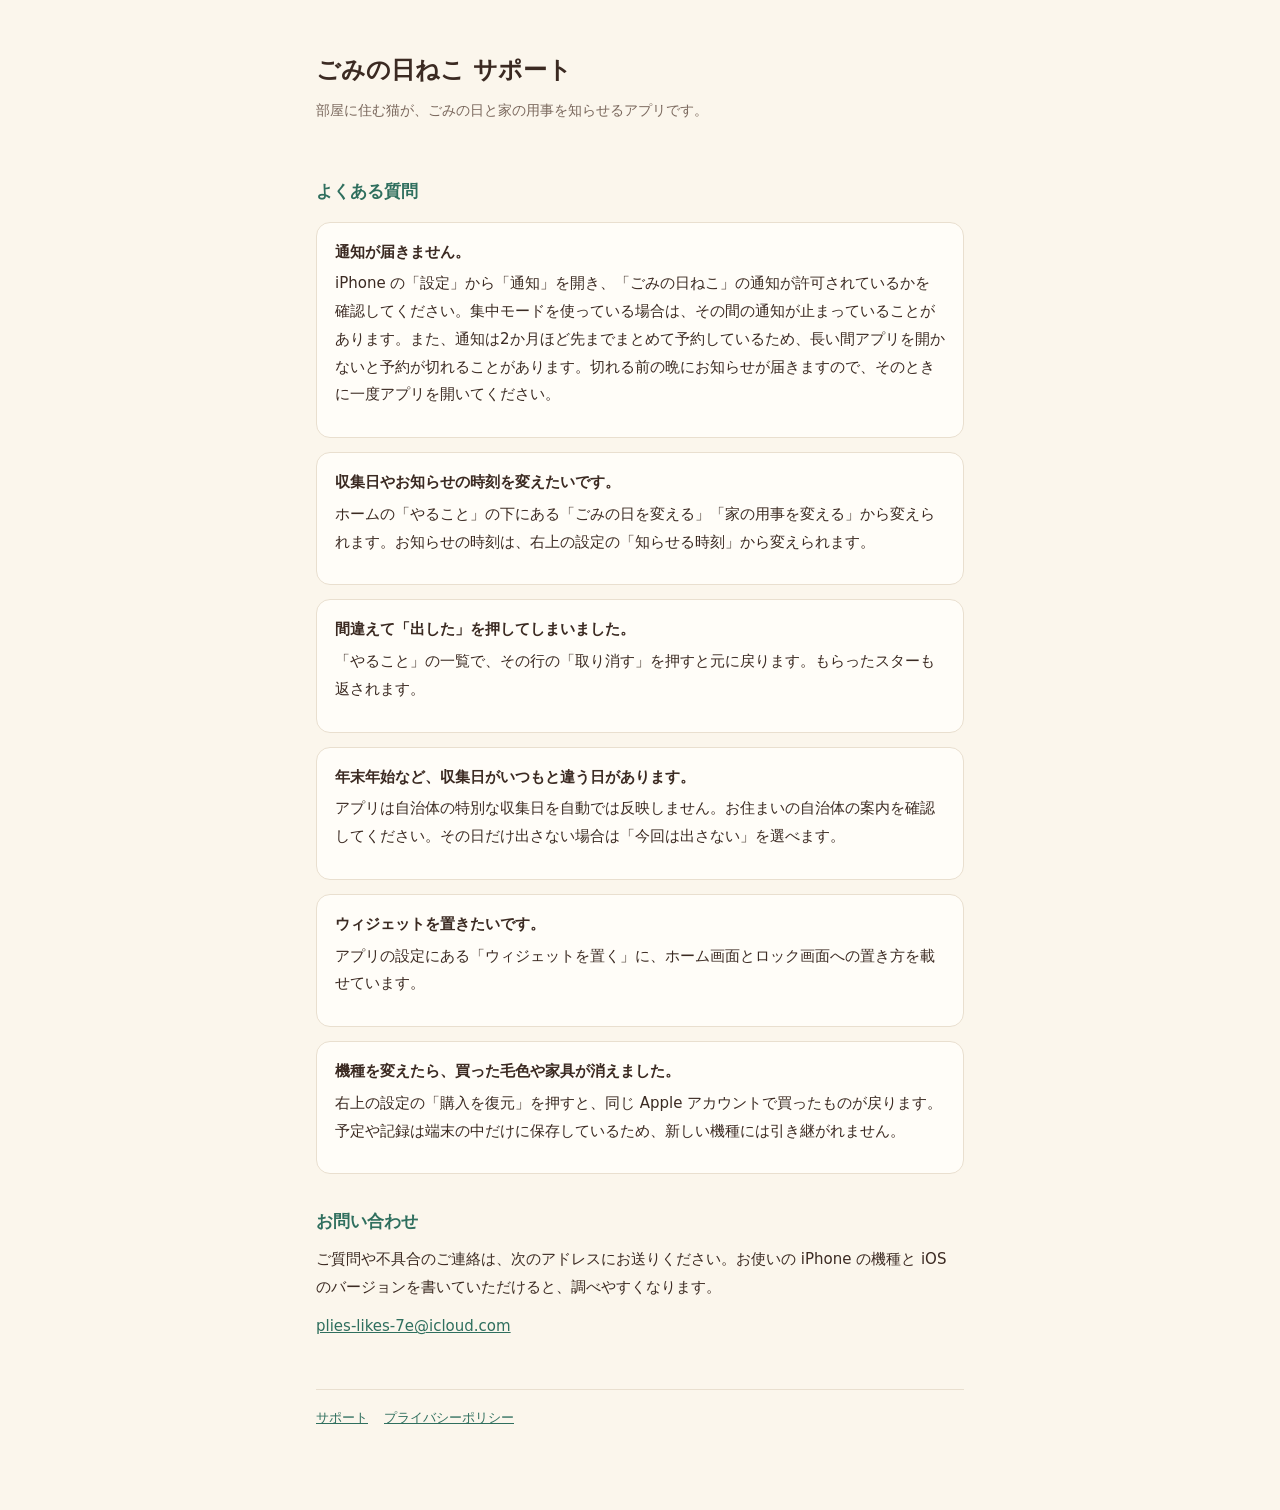
==== index.html @ 6ba3cdfe "Add files via upload" ====
<!doctype html>
<html lang="ja">
<head>
<meta charset="utf-8">
<meta name="viewport" content="width=device-width,initial-scale=1">
<title>ごみの日ねこ サポート</title>
<link rel="stylesheet" href="style.css">
</head>
<body>
<div class="wrap">
<header>
  <h1>ごみの日ねこ サポート</h1>
  <p class="tag">部屋に住む猫が、ごみの日と家の用事を知らせるアプリです。</p>
</header>

<h2>よくある質問</h2>

<div class="card">
  <p class="q">通知が届きません。</p>
  <p>iPhone の「設定」から「通知」を開き、「ごみの日ねこ」の通知が許可されているかを確認してください。集中モードを使っている場合は、その間の通知が止まっていることがあります。また、通知は2か月ほど先までまとめて予約しているため、長い間アプリを開かないと予約が切れることがあります。切れる前の晩にお知らせが届きますので、そのときに一度アプリを開いてください。</p>
</div>

<div class="card">
  <p class="q">収集日やお知らせの時刻を変えたいです。</p>
  <p>ホームの「やること」の下にある「ごみの日を変える」「家の用事を変える」から変えられます。お知らせの時刻は、右上の設定の「知らせる時刻」から変えられます。</p>
</div>

<div class="card">
  <p class="q">間違えて「出した」を押してしまいました。</p>
  <p>「やること」の一覧で、その行の「取り消す」を押すと元に戻ります。もらったスターも返されます。</p>
</div>

<div class="card">
  <p class="q">年末年始など、収集日がいつもと違う日があります。</p>
  <p>アプリは自治体の特別な収集日を自動では反映しません。お住まいの自治体の案内を確認してください。その日だけ出さない場合は「今回は出さない」を選べます。</p>
</div>

<div class="card">
  <p class="q">ウィジェットを置きたいです。</p>
  <p>アプリの設定にある「ウィジェットを置く」に、ホーム画面とロック画面への置き方を載せています。</p>
</div>

<div class="card">
  <p class="q">機種を変えたら、買った毛色や家具が消えました。</p>
  <p>右上の設定の「購入を復元」を押すと、同じ Apple アカウントで買ったものが戻ります。予定や記録は端末の中だけに保存しているため、新しい機種には引き継がれません。</p>
</div>

<h2>お問い合わせ</h2>
<p>ご質問や不具合のご連絡は、次のアドレスにお送りください。お使いの iPhone の機種と iOS のバージョンを書いていただけると、調べやすくなります。</p>
<p><a href="mailto:plies-likes-7e@icloud.com?subject=%E3%81%94%E3%81%BF%E3%81%AE%E6%97%A5%E3%81%AD%E3%81%93">plies-likes-7e@icloud.com</a></p>

<footer><nav><a href="index.html">サポート</a><a href="privacy.html">プライバシーポリシー</a></nav></footer>
</div>
</body>
</html>
---- style.css ----
:root{--bg:#FBF6EC;--card:#FFFDF8;--line:#E9DFCF;--ink:#3B2A22;--soft:#7A685D;--accent:#2F6F5E;--hl:#E8774A}
@media (prefers-color-scheme: dark){:root{--bg:#1F2433;--card:#2A3045;--line:#3A4160;--ink:#F1EADF;--soft:#B8AFA3;--accent:#5FAF97;--hl:#F08A5D}}
*{box-sizing:border-box}
body{margin:0;background:var(--bg);color:var(--ink);font-family:"Hiragino Maru Gothic ProN","Hiragino Sans","Noto Sans JP",system-ui,sans-serif;font-size:15px;line-height:1.85;-webkit-font-smoothing:antialiased}
.wrap{max-width:680px;margin:0 auto;padding:0 16px 80px}
header{padding:48px 0 20px}
h1{font-size:24px;margin:0 0 6px}
.tag{margin:0;color:var(--soft);font-size:14px}
h2{font-size:17px;margin:32px 0 8px;color:var(--accent)}
p{margin:0 0 12px}
a{color:var(--accent)}
.card{background:var(--card);border:1px solid var(--line);border-radius:14px;padding:16px 18px;margin:14px 0}
.q{font-weight:700;margin-bottom:4px}
nav a{margin-right:16px}
footer{margin-top:48px;padding-top:16px;border-top:1px solid var(--line);color:var(--soft);font-size:13px}
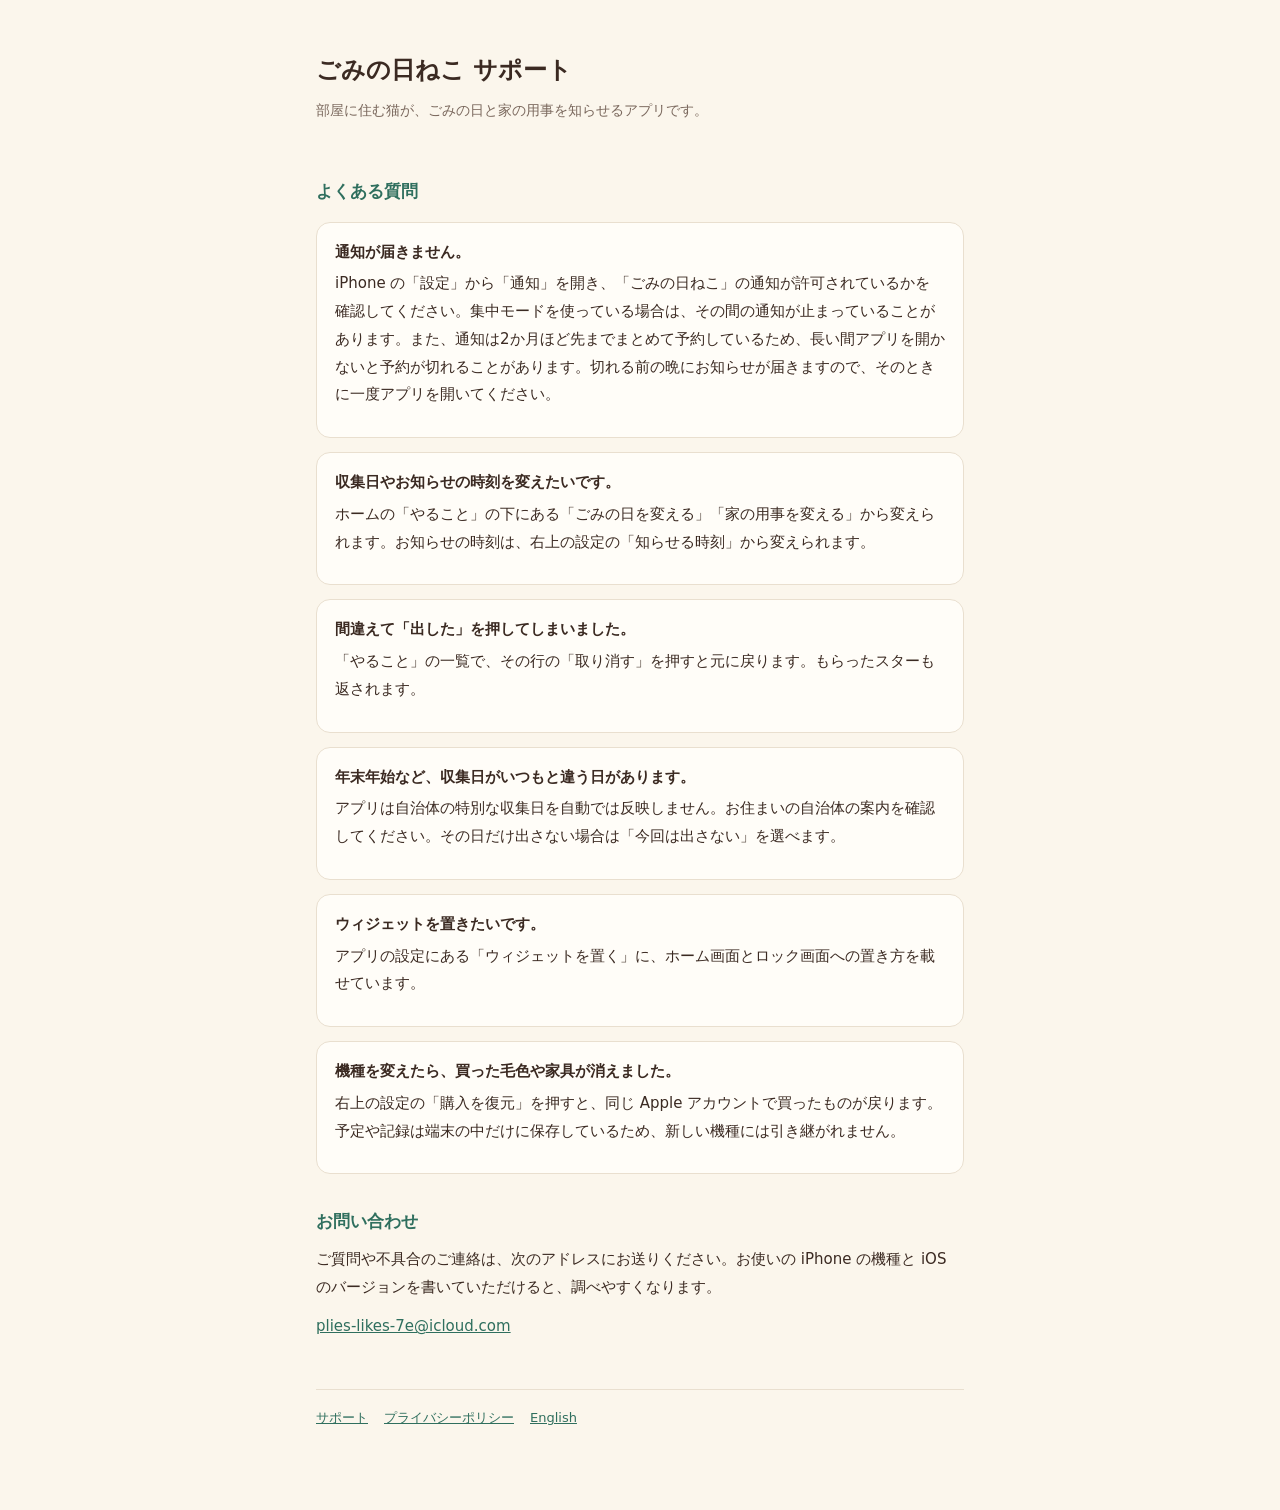
==== commit 64ff6c46: "Add files via upload" ====
--- a/index.html
+++ b/index.html
@@ -49,7 +49,7 @@
 <p>ご質問や不具合のご連絡は、次のアドレスにお送りください。お使いの iPhone の機種と iOS のバージョンを書いていただけると、調べやすくなります。</p>
 <p><a href="mailto:plies-likes-7e@icloud.com?subject=%E3%81%94%E3%81%BF%E3%81%AE%E6%97%A5%E3%81%AD%E3%81%93">plies-likes-7e@icloud.com</a></p>
 
-<footer><nav><a href="index.html">サポート</a><a href="privacy.html">プライバシーポリシー</a></nav></footer>
+<footer><nav><a href="index.html">サポート</a><a href="privacy.html">プライバシーポリシー</a><a href="en.html">English</a></nav></footer>
 </div>
 </body>
 </html>
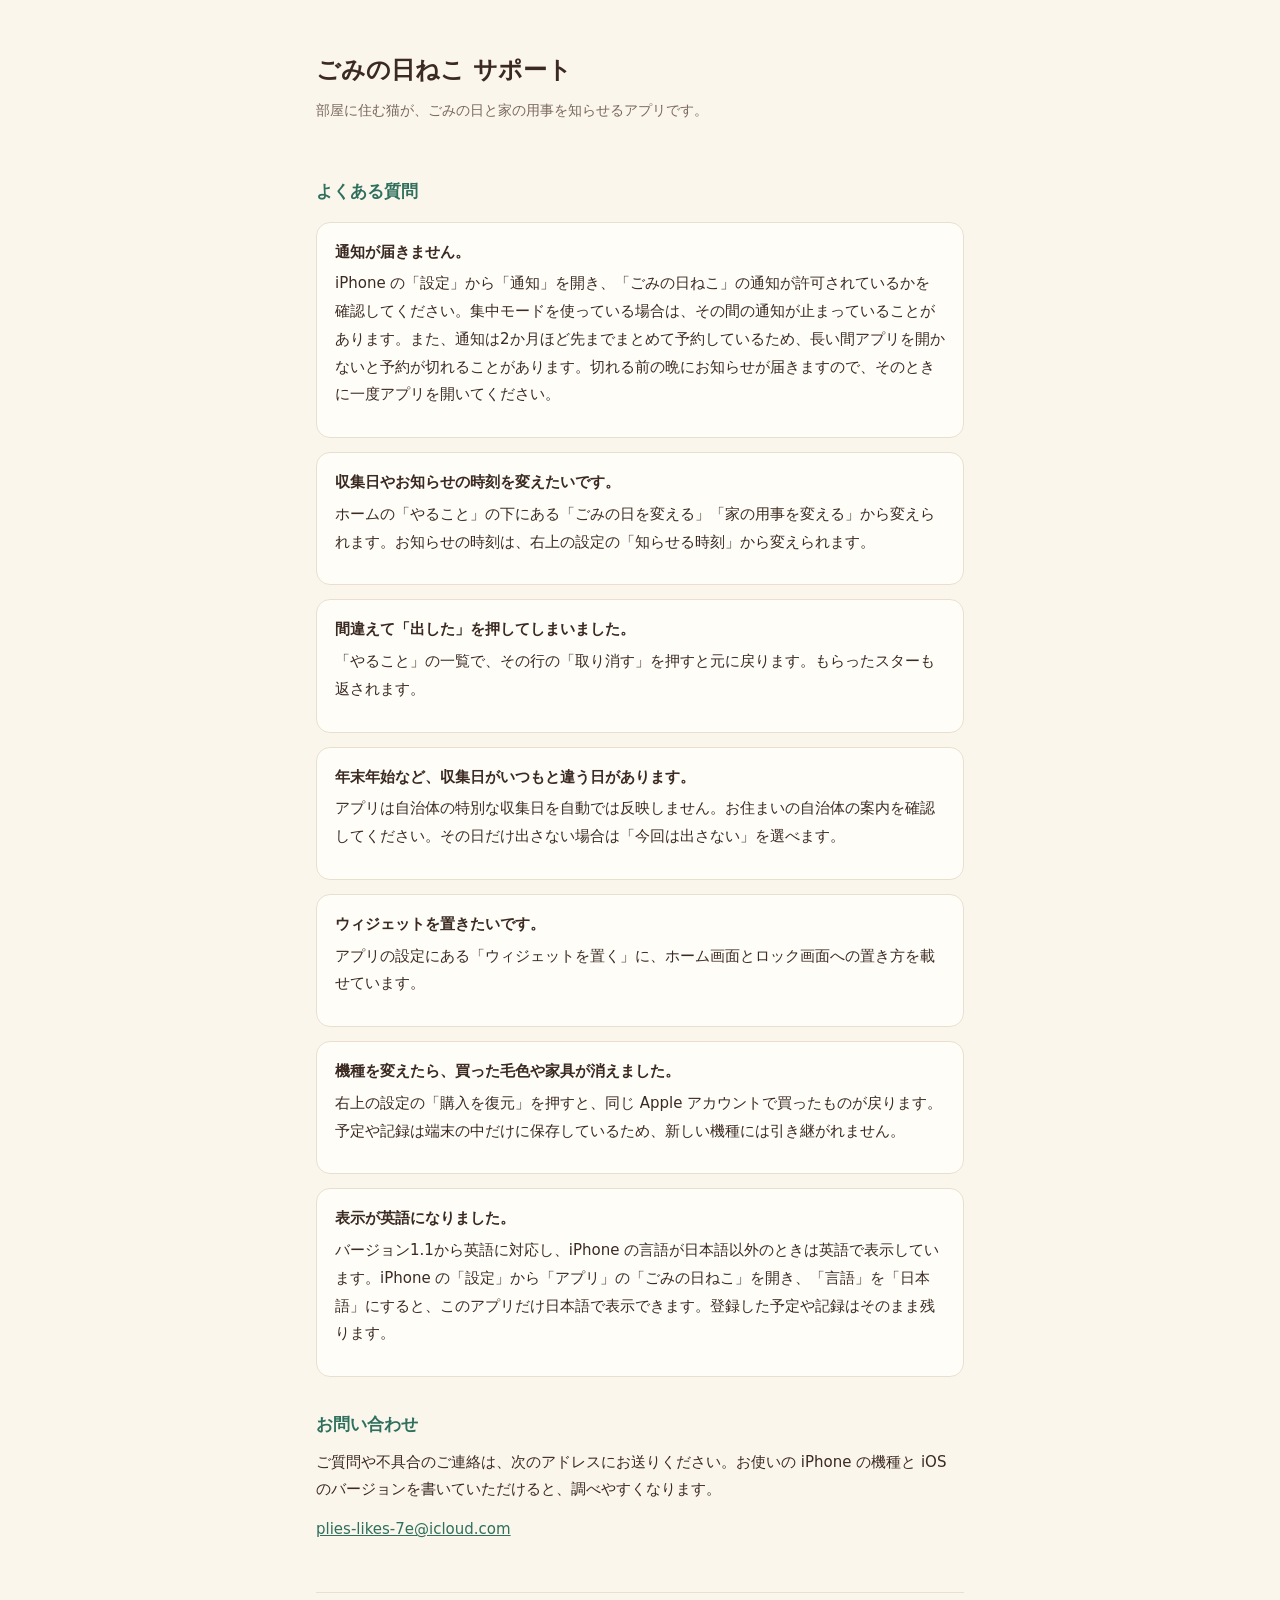
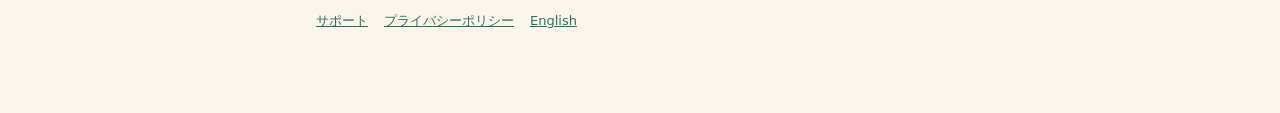
==== commit 0b8339ab: "Add files via upload" ====
--- a/index.html
+++ b/index.html
@@ -45,6 +45,11 @@
   <p>右上の設定の「購入を復元」を押すと、同じ Apple アカウントで買ったものが戻ります。予定や記録は端末の中だけに保存しているため、新しい機種には引き継がれません。</p>
 </div>
 
+<div class="card">
+  <p class="q">表示が英語になりました。</p>
+  <p>バージョン1.1から英語に対応し、iPhone の言語が日本語以外のときは英語で表示しています。iPhone の「設定」から「アプリ」の「ごみの日ねこ」を開き、「言語」を「日本語」にすると、このアプリだけ日本語で表示できます。登録した予定や記録はそのまま残ります。</p>
+</div>
+
 <h2>お問い合わせ</h2>
 <p>ご質問や不具合のご連絡は、次のアドレスにお送りください。お使いの iPhone の機種と iOS のバージョンを書いていただけると、調べやすくなります。</p>
 <p><a href="mailto:plies-likes-7e@icloud.com?subject=%E3%81%94%E3%81%BF%E3%81%AE%E6%97%A5%E3%81%AD%E3%81%93">plies-likes-7e@icloud.com</a></p>
